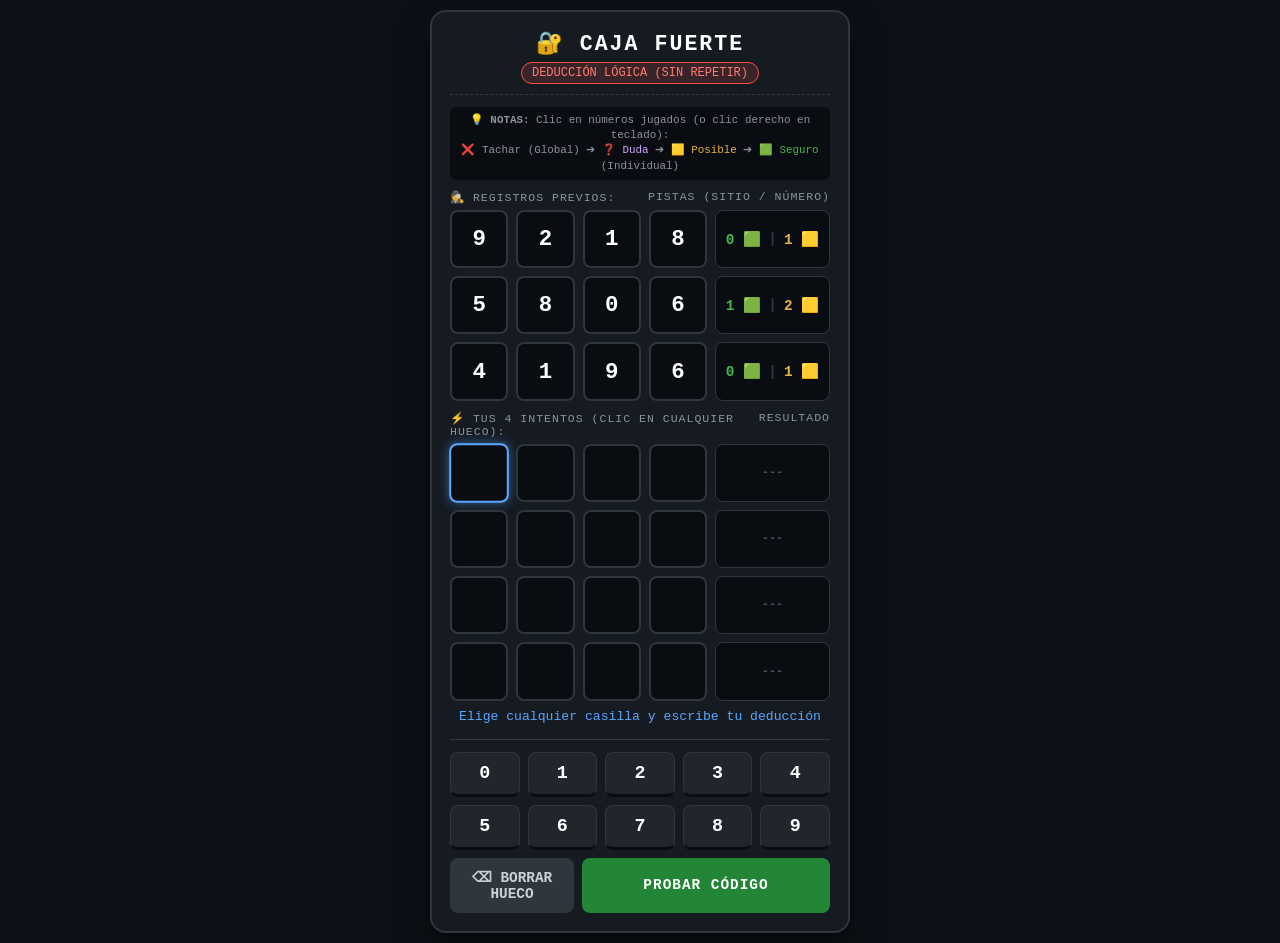
==== index.html @ 5788a7c4 "primer commit" ====
<!DOCTYPE html>
<html lang="es">
<head>
    <meta charset="UTF-8">
    <meta name="viewport" content="width=device-width, initial-scale=1.0">
    <title>LA CAJA FUERTE - Deducción</title>
    <style>
        :root {
            --bg-dark: #0d1117;
            --panel-bg: #161b22;
            --border-color: #30363d;
            --verde: #2ea043;
            --verde-glow: #3fb950;
            --amarillo: #d29922;
            --azul-duda: #a371f7;
            --gris: #21262d;
            --texto: #c9d1d9;
        }

        * { box-sizing: border-box; user-select: none; }

        body {
            background-color: var(--bg-dark);
            color: var(--texto);
            font-family: 'Courier New', Courier, monospace;
            display: flex;
            flex-direction: column;
            align-items: center;
            justify-content: center;
            min-height: 100vh;
            margin: 0;
            padding: 10px;
        }

        .caja-fuerte {
            background: var(--panel-bg);
            border: 2px solid var(--border-color);
            border-radius: 16px;
            padding: 18px;
            width: 100%;
            max-width: 420px;
            box-shadow: 0 15px 35px rgba(0,0,0,0.6);
        }

        .cabecera {
            text-align: center;
            border-bottom: 1px dashed var(--border-color);
            padding-bottom: 10px;
            margin-bottom: 12px;
        }

        .cabecera h1 {
            margin: 0;
            font-size: 1.35rem;
            letter-spacing: 2px;
            color: #fff;
        }

        .estado-led {
            display: inline-block;
            margin-top: 6px;
            font-size: 0.75rem;
            padding: 3px 10px;
            border-radius: 12px;
            background: rgba(248, 81, 73, 0.15);
            color: #ff7b72;
            border: 1px solid #f85149;
        }

        .estado-led.abierta {
            background: rgba(46, 160, 67, 0.2);
            color: var(--verde-glow);
            border-color: var(--verde);
        }

        .seccion-titulo {
            font-size: 0.72rem;
            color: #8b949e;
            text-transform: uppercase;
            letter-spacing: 1px;
            margin: 10px 0 6px 0;
            display: flex;
            justify-content: space-between;
        }

        .fila {
            display: grid;
            grid-template-columns: repeat(4, 1fr) 115px;
            gap: 8px;
            margin-bottom: 8px;
            align-items: center;
        }

        .casilla {
            position: relative;
            aspect-ratio: 1;
            background: #090d11;
            border: 2px solid var(--border-color);
            border-radius: 8px;
            display: flex;
            align-items: center;
            justify-content: center;
            font-size: 1.4rem;
            font-weight: bold;
            color: #fff;
            cursor: pointer;
            transition: all 0.15s ease;
        }

        /* Estilos de notas de detective (5 estados) */
        .nota-descartado {
            background: #12161c !important;
            color: #484f58 !important;
            border-color: #21262d !important;
            text-decoration: line-through;
        }

        .nota-duda {
            border-color: var(--azul-duda) !important;
            color: #d2a8ff !important;
            background: rgba(163, 113, 247, 0.1) !important;
        }

        .nota-duda::after {
            content: "?";
            position: absolute;
            top: 2px;
            right: 5px;
            font-size: 0.75rem;
            font-weight: bold;
            color: var(--azul-duda);
        }

        .nota-posible {
            border-color: var(--amarillo) !important;
            color: #e3b341 !important;
            background: rgba(210, 153, 34, 0.1) !important;
        }

        .nota-seguro {
            border-color: var(--verde-glow) !important;
            color: var(--verde-glow) !important;
            background: rgba(46, 160, 67, 0.15) !important;
        }

        /* Hueco seleccionado actualmente para escribir */
        .casilla.seleccionada {
            border-color: #58a6ff !important;
            box-shadow: 0 0 10px rgba(88, 166, 255, 0.5);
            transform: scale(1.03);
        }

        .casilla.editable:hover {
            border-color: #8b949e;
        }

        .casilla.victoria {
            background: var(--verde) !important;
            border-color: var(--verde-glow) !important;
            color: #fff !important;
        }

        .radar-pista {
            background: #090d11;
            border: 1px solid var(--border-color);
            border-radius: 8px;
            height: 100%;
            display: flex;
            align-items: center;
            justify-content: space-around;
            padding: 0 6px;
            font-size: 0.9rem;
            font-weight: bold;
        }

        .badge-verde { color: var(--verde-glow); }
        .badge-amarillo { color: #e3b341; }
        .badge-vacio { color: #484f58; font-size: 0.75rem; }

        .leyenda-notas {
            font-size: 0.68rem;
            color: #8b949e;
            text-align: center;
            background: #090d11;
            padding: 6px;
            border-radius: 6px;
            margin: 8px 0;
            line-height: 1.4;
        }

        .teclado {
            display: grid;
            grid-template-columns: repeat(5, 1fr);
            gap: 8px;
            margin-top: 10px;
            padding-top: 12px;
            border-top: 1px solid var(--border-color);
        }

        .tecla {
            position: relative;
            background: #21262d;
            border: 1px solid var(--border-color);
            border-bottom: 3px solid #090d11;
            color: #fff;
            font-family: inherit;
            font-size: 1.15rem;
            font-weight: bold;
            padding: 10px 0;
            border-radius: 8px;
            cursor: pointer;
        }

        .tecla:active { transform: translateY(2px); border-bottom-width: 1px; }

        .controles {
            display: grid;
            grid-template-columns: 1fr 2fr;
            gap: 8px;
            margin-top: 8px;
        }

        .btn-accion {
            padding: 11px;
            font-family: inherit;
            font-weight: bold;
            font-size: 0.9rem;
            border-radius: 8px;
            cursor: pointer;
            border: none;
        }

        .btn-borrar { background: #30363d; color: #c9d1d9; }
        .btn-probar { background: #238636; color: #fff; letter-spacing: 1px; }
        .btn-probar:hover { background: #2ea043; }
        .btn-reiniciar {
            width: 100%;
            margin-top: 10px;
            background: #1f6feb;
            color: #fff;
            display: none;
        }

        .mensaje {
            text-align: center;
            min-height: 20px;
            margin-top: 8px;
            font-size: 0.82rem;
            color: #58a6ff;
        }

        @keyframes temblor {
            0%, 100% { transform: translateX(0); }
            25% { transform: translateX(-6px); }
            75% { transform: translateX(6px); }
        }
        .shake { animation: temblor 0.25s ease-in-out; }
    </style>
</head>
<body>

    <div class="caja-fuerte" id="caja">
        <div class="cabecera">
            <h1>🔐 CAJA FUERTE</h1>
            <div class="estado-led" id="led">DEDUCCIÓN LÓGICA (4 DÍGITOS SIN REPETIR)</div>
        </div>

        <div class="leyenda-notas">
            💡 <b>NOTAS:</b> Clic en números jugados (o clic derecho en teclado):<br>
            ❌ Tachar (Global) ➔ <span style="color:#d2a8ff">❓ Duda</span> ➔ <span style="color:#e3b341">🟨 Posible</span> ➔ <span style="color:#3fb950">🟩 Seguro</span> (Individual)
        </div>

        <div class="seccion-titulo">
            <span>🕵️ Registros previos:</span>
            <span>Pistas (Sitio / Número)</span>
        </div>
        <div id="contenedor-pistas"></div>

        <div class="seccion-titulo">
            <span>⚡ Tus 4 intentos (Clic en cualquier hueco):</span>
            <span>Resultado</span>
        </div>
        <div id="contenedor-intentos"></div>

        <div class="mensaje" id="mensaje">Selecciona cualquier casilla para colocar un número</div>

        <div class="teclado" id="teclado"></div>
        <div class="controles">
            <button class="btn-accion btn-borrar" onclick="borrarNumero()">⌫ BORRAR HUECO</button>
            <button class="btn-accion btn-probar" onclick="enviarIntento()">PROBAR CÓDIGO</button>
        </div>
        <button class="btn-accion btn-reiniciar" id="btn-reiniciar" onclick="iniciarPartida()">🔄 GENERAR NUEVA CAJA</button>
    </div>

    <script>
        let codigoSecreto = [];
        let intentoActual = [null, null, null, null];
        let columnaSeleccionada = 0;
        let filaActual = 0;
        let juegoTerminado = false;
        const MAX_INTENTOS = 4;
        const NUM_PISTAS_INICIALES = 3;

        function generarCodigoAleatorio() {
            const disponibles = [0, 1, 2, 3, 4, 5, 6, 7, 8, 9];
            const codigo = [];
            for (let i = 0; i < 4; i++) {
                const indice = Math.floor(Math.random() * disponibles.length);
                codigo.push(disponibles.splice(indice, 1)[0]);
            }
            return codigo;
        }

        function evaluarIntentoResumen(secreto, intento) {
            let exactos = 0;
            let descolocados = 0;
            intento.forEach((num, index) => {
                if (num === secreto[index]) exactos++;
                else if (secreto.includes(num)) descolocados++;
            });
            return { exactos, descolocados };
        }

        function iniciarPartida() {
            codigoSecreto = generarCodigoAleatorio();
            intentoActual = [null, null, null, null];
            columnaSeleccionada = 0;
            filaActual = 0;
            juegoTerminado = false;

            document.getElementById("led").textContent = "DEDUCCIÓN LÓGICA (SIN REPETIR)";
            document.getElementById("led").className = "estado-led";
            document.getElementById("mensaje").textContent = "Elige cualquier casilla y escribe tu deducción";
            document.getElementById("btn-reiniciar").style.display = "none";

            dibujarTeclado();
            generarPistasIniciales();
            dibujarTableroJugador();
        }

        function crearHTMLRadar(exactos, descolocados) {
            if (exactos === 0 && descolocados === 0) {
                return `<span class="badge-vacio">0 aciertos</span>`;
            }
            return `
                <span class="badge-verde">${exactos} 🟩</span>
                <span style="color:#30363d">|</span>
                <span class="badge-amarillo">${descolocados} 🟨</span>
            `;
        }

        function generarPistasIniciales() {
            const contenedor = document.getElementById("contenedor-pistas");
            contenedor.innerHTML = "";

            for (let i = 0; i < NUM_PISTAS_INICIALES; i++) {
                let pista = generarCodigoAleatorio();
                while (pista.join("") === codigoSecreto.join("")) {
                    pista = generarCodigoAleatorio();
                }
                const { exactos, descolocados } = evaluarIntentoResumen(codigoSecreto, pista);
                
                const fila = document.createElement("div");
                fila.className = "fila";
                
                pista.forEach((num) => {
                    const casilla = document.createElement("div");
                    casilla.className = `casilla num-anotable num-${num}`;
                    casilla.textContent = num;
                    casilla.dataset.estado = "0";
                    casilla.onclick = () => rotarNotaCasilla(casilla, num);
                    fila.appendChild(casilla);
                });

                const radar = document.createElement("div");
                radar.className = "radar-pista";
                radar.innerHTML = crearHTMLRadar(exactos, descolocados);
                fila.appendChild(radar);

                contenedor.appendChild(fila);
            }
        }

        function dibujarTableroJugador() {
            const contenedor = document.getElementById("contenedor-intentos");
            contenedor.innerHTML = "";
            for (let f = 0; f < MAX_INTENTOS; f++) {
                const fila = document.createElement("div");
                fila.className = "fila";
                fila.id = `fila-${f}`;
                
                for (let c = 0; c < 4; c++) {
                    const casilla = document.createElement("div");
                    casilla.className = "casilla";
                    casilla.id = `casilla-${f}-${c}`;
                    casilla.onclick = () => seleccionarHueco(f, c);
                    fila.appendChild(casilla);
                }

                const radar = document.createElement("div");
                radar.className = "radar-pista";
                radar.id = `radar-${f}`;
                radar.innerHTML = `<span class="badge-vacio">---</span>`;
                fila.appendChild(radar);

                contenedor.appendChild(fila);
            }
            actualizarVistaFilaActual();
        }

        function seleccionarHueco(fila, col) {
            if (juegoTerminado || fila !== filaActual) return;
            columnaSeleccionada = col;
            actualizarVistaFilaActual();
        }

        function dibujarTeclado() {
            const teclado = document.getElementById("teclado");
            teclado.innerHTML = "";
            for (let i = 0; i <= 9; i++) {
                const boton = document.createElement("button");
                boton.className = `tecla num-${i}`;
                boton.id = `tecla-${i}`;
                boton.textContent = i;
                boton.dataset.estado = "0";
                boton.onclick = () => pulsarNumero(i);
                // Clic derecho en el teclado cambia la nota de ese botón
                boton.oncontextmenu = (e) => {
                    e.preventDefault();
                    rotarNotaCasilla(boton, i);
                };
                teclado.appendChild(boton);
            }
        }

        function aplicarClaseNota(elemento, estado) {
            elemento.classList.remove("nota-descartado", "nota-duda", "nota-posible", "nota-seguro");
            elemento.dataset.estado = String(estado);
            if (estado === 1) elemento.classList.add("nota-descartado");
            if (estado === 2) elemento.classList.add("nota-duda");
            if (estado === 3) elemento.classList.add("nota-posible");
            if (estado === 4) elemento.classList.add("nota-seguro");
        }

        // LÓGICA HÍBRIDA: Tachar (1) tacha todos los iguales, pero ?, Amarillo y Verde (2,3,4) son individuales por casilla
        function rotarNotaCasilla(casillaClicada, num) {
            if (juegoTerminado) return;
            const estadoActual = parseInt(casillaClicada.dataset.estado || "0");
            const nuevoEstado = (estadoActual + 1) % 5;

            if (nuevoEstado === 1) {
                // Si lo tachamos (1), se tachan todas las copias de ese número en el tablero y teclado
                document.querySelectorAll(`.num-${num}`).forEach(el => aplicarClaseNota(el, 1));
            } else if (estadoActual === 1 && nuevoEstado === 2) {
                // Al salir del tachado global, limpiamos las demás copias y ponemos '?' solo en la casilla tocada
                document.querySelectorAll(`.num-${num}`).forEach(el => aplicarClaseNota(el, 0));
                aplicarClaseNota(casillaClicada, 2);
                aplicarClaseNota(document.getElementById(`tecla-${num}`), 2);
            } else {
                // Para Duda (2), Posible (3) y Seguro (4), solo cambiamos la casilla que hemos tocado
                aplicarClaseNota(casillaClicada, nuevoEstado);
                aplicarClaseNota(document.getElementById(`tecla-${num}`), nuevoEstado);
            }
        }

        function pulsarNumero(num) {
            if (juegoTerminado) return;

            const posExistente = intentoActual.indexOf(num);
            if (posExistente !== -1 && posExistente !== columnaSeleccionada) {
                mostrarMensaje(`⚠️ El ${num} ya lo tienes puesto en la casilla ${posExistente + 1}`);
                sacudirCaja();
                return;
            }

            intentoActual[columnaSeleccionada] = num;

            const siguienteVacio = intentoActual.findIndex((val, idx) => idx > columnaSeleccionada && val === null);
            const primerVacio = intentoActual.indexOf(null);
            
            if (siguienteVacio !== -1) {
                columnaSeleccionada = siguienteVacio;
            } else if (primerVacio !== -1) {
                columnaSeleccionada = primerVacio;
            }

            actualizarVistaFilaActual();
        }

        function borrarNumero() {
            if (juegoTerminado) return;
            
            if (intentoActual[columnaSeleccionada] !== null) {
                intentoActual[columnaSeleccionada] = null;
            } else if (columnaSeleccionada > 0) {
                columnaSeleccionada--;
                intentoActual[columnaSeleccionada] = null;
            }
            actualizarVistaFilaActual();
        }

        function actualizarVistaFilaActual() {
            for (let c = 0; c < 4; c++) {
                const casilla = document.getElementById(`casilla-${filaActual}-${c}`);
                const valor = intentoActual[c];
                casilla.textContent = valor !== null ? valor : "";
                casilla.className = "casilla editable";
                
                if (c === columnaSeleccionada && !juegoTerminado) {
                    casilla.classList.add("seleccionada");
                }
            }
        }

        function enviarIntento() {
            if (juegoTerminado) return;
            if (intentoActual.includes(null)) {
                mostrarMensaje("⚠️ Rellena los 4 huecos antes de probar el código");
                sacudirCaja();
                return;
            }

            const { exactos, descolocados } = evaluarIntentoResumen(codigoSecreto, intentoActual);

            // Al enviar la fila, sus casillas pasan a ser anotables individualmente
            intentoActual.forEach((num, idx) => {
                const casilla = document.getElementById(`casilla-${filaActual}-${idx}`);
                casilla.className = `casilla num-anotable num-${num}`;
                const teclaEstado = parseInt(document.getElementById(`tecla-${num}`).dataset.estado || "0");
                // Si el número ya estaba tachado globalmente, nace tachado; si no, nace limpio
                aplicarClaseNota(casilla, teclaEstado === 1 ? 1 : 0);
                casilla.onclick = () => rotarNotaCasilla(casilla, num);
            });

            document.getElementById(`radar-${filaActual}`).innerHTML = crearHTMLRadar(exactos, descolocados);

            if (exactos === 4) {
                juegoTerminado = true;
                for (let c = 0; c < 4; c++) {
                    document.getElementById(`casilla-${filaActual}-${c}`).className = "casilla victoria";
                }
                document.getElementById("led").textContent = "🔓 CAJA DESBLOQUEADA";
                document.getElementById("led").className = "estado-led abierta";
                mostrarMensaje(`🎉 ¡Brutal! Abierta en el intento ${filaActual + 1}/${MAX_INTENTOS}`);
                document.getElementById("btn-reiniciar").style.display = "block";
            } else if (filaActual === MAX_INTENTOS - 1) {
                juegoTerminado = true;
                sacudirCaja();
                mostrarMensaje(`🚨 Bloqueo total. El código era: ${codigoSecreto.join("")}`);
                document.getElementById("btn-reiniciar").style.display = "block";
            } else {
                filaActual++;
                intentoActual = [null, null, null, null];
                columnaSeleccionada = 0;
                actualizarVistaFilaActual();
                mostrarMensaje(`Intento ${filaActual + 1} de ${MAX_INTENTOS}...`);
            }
        }

        function mostrarMensaje(texto) {
            document.getElementById("mensaje").textContent = texto;
        }

        function sacudirCaja() {
            const caja = document.getElementById("caja");
            caja.classList.remove("shake");
            void caja.offsetWidth;
            caja.classList.add("shake");
        }

        document.addEventListener("keydown", (e) => {
            if (juegoTerminado) return;
            if (e.key >= "0" && e.key <= "9") pulsarNumero(parseInt(e.key));
            if (e.key === "Backspace" || e.key === "Delete") borrarNumero();
            if (e.key === "Enter") enviarIntento();
            if (e.key === "ArrowLeft") {
                columnaSeleccionada = (columnaSeleccionada + 3) % 4;
                actualizarVistaFilaActual();
            }
            if (e.key === "ArrowRight") {
                columnaSeleccionada = (columnaSeleccionada + 1) % 4;
                actualizarVistaFilaActual();
            }
        });

        iniciarPartida();
    </script>
</body>
</html>
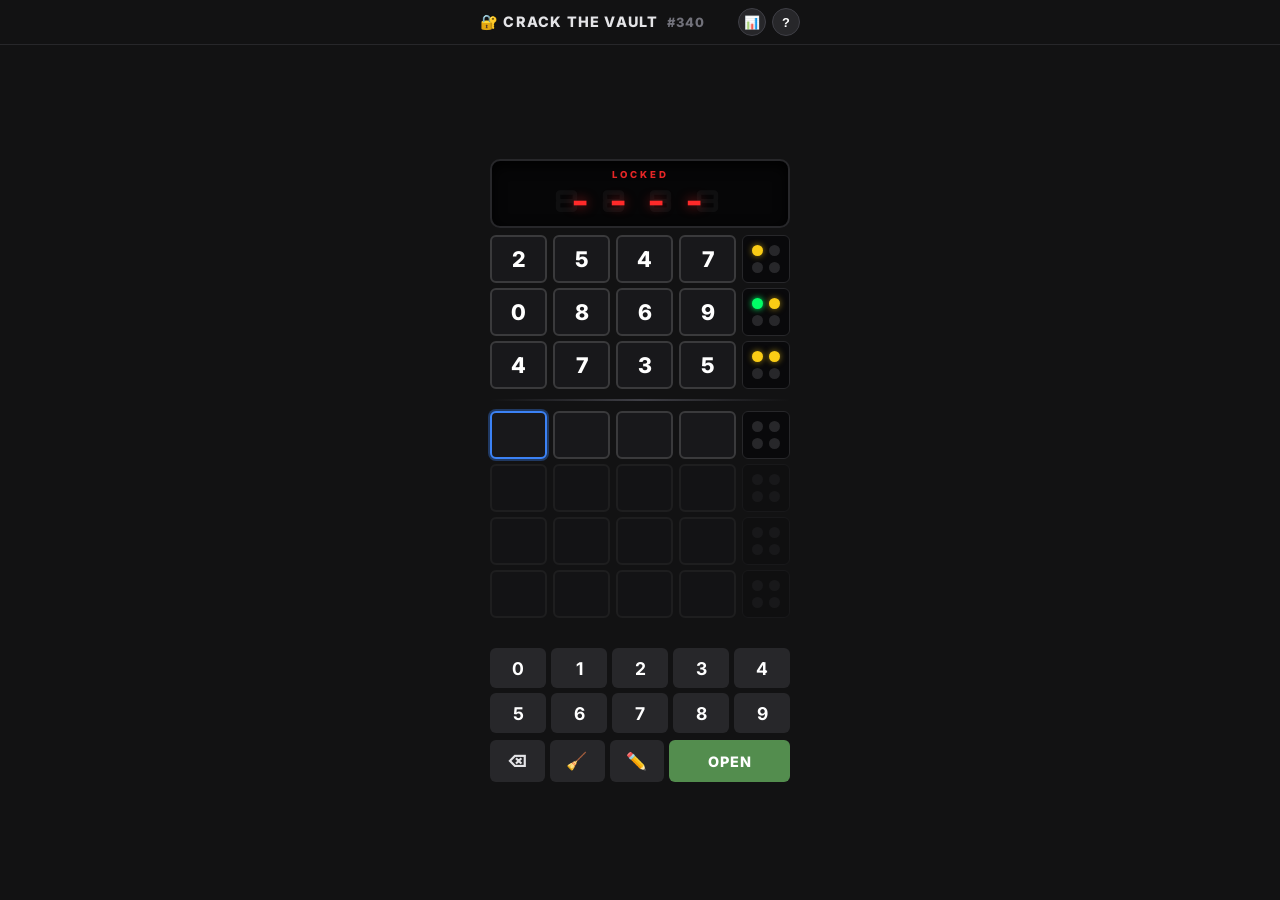
==== commit 4e9ca4bf: "código diario, cambios en los botones y en la interfaz, en inglés" ====
--- a/index.html
+++ b/index.html
@@ -1,589 +1,120 @@
 <!DOCTYPE html>
-<html lang="es">
+<html lang="en">
 <head>
     <meta charset="UTF-8">
-    <meta name="viewport" content="width=device-width, initial-scale=1.0">
-    <title>LA CAJA FUERTE - Deducción</title>
-    <style>
-        :root {
-            --bg-dark: #0d1117;
-            --panel-bg: #161b22;
-            --border-color: #30363d;
-            --verde: #2ea043;
-            --verde-glow: #3fb950;
-            --amarillo: #d29922;
-            --azul-duda: #a371f7;
-            --gris: #21262d;
-            --texto: #c9d1d9;
-        }
-
-        * { box-sizing: border-box; user-select: none; }
-
-        body {
-            background-color: var(--bg-dark);
-            color: var(--texto);
-            font-family: 'Courier New', Courier, monospace;
-            display: flex;
-            flex-direction: column;
-            align-items: center;
-            justify-content: center;
-            min-height: 100vh;
-            margin: 0;
-            padding: 10px;
-        }
-
-        .caja-fuerte {
-            background: var(--panel-bg);
-            border: 2px solid var(--border-color);
-            border-radius: 16px;
-            padding: 18px;
-            width: 100%;
-            max-width: 420px;
-            box-shadow: 0 15px 35px rgba(0,0,0,0.6);
-        }
-
-        .cabecera {
-            text-align: center;
-            border-bottom: 1px dashed var(--border-color);
-            padding-bottom: 10px;
-            margin-bottom: 12px;
-        }
-
-        .cabecera h1 {
-            margin: 0;
-            font-size: 1.35rem;
-            letter-spacing: 2px;
-            color: #fff;
-        }
-
-        .estado-led {
-            display: inline-block;
-            margin-top: 6px;
-            font-size: 0.75rem;
-            padding: 3px 10px;
-            border-radius: 12px;
-            background: rgba(248, 81, 73, 0.15);
-            color: #ff7b72;
-            border: 1px solid #f85149;
-        }
-
-        .estado-led.abierta {
-            background: rgba(46, 160, 67, 0.2);
-            color: var(--verde-glow);
-            border-color: var(--verde);
-        }
-
-        .seccion-titulo {
-            font-size: 0.72rem;
-            color: #8b949e;
-            text-transform: uppercase;
-            letter-spacing: 1px;
-            margin: 10px 0 6px 0;
-            display: flex;
-            justify-content: space-between;
-        }
-
-        .fila {
-            display: grid;
-            grid-template-columns: repeat(4, 1fr) 115px;
-            gap: 8px;
-            margin-bottom: 8px;
-            align-items: center;
-        }
-
-        .casilla {
-            position: relative;
-            aspect-ratio: 1;
-            background: #090d11;
-            border: 2px solid var(--border-color);
-            border-radius: 8px;
-            display: flex;
-            align-items: center;
-            justify-content: center;
-            font-size: 1.4rem;
-            font-weight: bold;
-            color: #fff;
-            cursor: pointer;
-            transition: all 0.15s ease;
-        }
-
-        /* Estilos de notas de detective (5 estados) */
-        .nota-descartado {
-            background: #12161c !important;
-            color: #484f58 !important;
-            border-color: #21262d !important;
-            text-decoration: line-through;
-        }
-
-        .nota-duda {
-            border-color: var(--azul-duda) !important;
-            color: #d2a8ff !important;
-            background: rgba(163, 113, 247, 0.1) !important;
-        }
-
-        .nota-duda::after {
-            content: "?";
-            position: absolute;
-            top: 2px;
-            right: 5px;
-            font-size: 0.75rem;
-            font-weight: bold;
-            color: var(--azul-duda);
-        }
-
-        .nota-posible {
-            border-color: var(--amarillo) !important;
-            color: #e3b341 !important;
-            background: rgba(210, 153, 34, 0.1) !important;
-        }
-
-        .nota-seguro {
-            border-color: var(--verde-glow) !important;
-            color: var(--verde-glow) !important;
-            background: rgba(46, 160, 67, 0.15) !important;
-        }
-
-        /* Hueco seleccionado actualmente para escribir */
-        .casilla.seleccionada {
-            border-color: #58a6ff !important;
-            box-shadow: 0 0 10px rgba(88, 166, 255, 0.5);
-            transform: scale(1.03);
-        }
-
-        .casilla.editable:hover {
-            border-color: #8b949e;
-        }
-
-        .casilla.victoria {
-            background: var(--verde) !important;
-            border-color: var(--verde-glow) !important;
-            color: #fff !important;
-        }
-
-        .radar-pista {
-            background: #090d11;
-            border: 1px solid var(--border-color);
-            border-radius: 8px;
-            height: 100%;
-            display: flex;
-            align-items: center;
-            justify-content: space-around;
-            padding: 0 6px;
-            font-size: 0.9rem;
-            font-weight: bold;
-        }
-
-        .badge-verde { color: var(--verde-glow); }
-        .badge-amarillo { color: #e3b341; }
-        .badge-vacio { color: #484f58; font-size: 0.75rem; }
-
-        .leyenda-notas {
-            font-size: 0.68rem;
-            color: #8b949e;
-            text-align: center;
-            background: #090d11;
-            padding: 6px;
-            border-radius: 6px;
-            margin: 8px 0;
-            line-height: 1.4;
-        }
-
-        .teclado {
-            display: grid;
-            grid-template-columns: repeat(5, 1fr);
-            gap: 8px;
-            margin-top: 10px;
-            padding-top: 12px;
-            border-top: 1px solid var(--border-color);
-        }
-
-        .tecla {
-            position: relative;
-            background: #21262d;
-            border: 1px solid var(--border-color);
-            border-bottom: 3px solid #090d11;
-            color: #fff;
-            font-family: inherit;
-            font-size: 1.15rem;
-            font-weight: bold;
-            padding: 10px 0;
-            border-radius: 8px;
-            cursor: pointer;
-        }
-
-        .tecla:active { transform: translateY(2px); border-bottom-width: 1px; }
-
-        .controles {
-            display: grid;
-            grid-template-columns: 1fr 2fr;
-            gap: 8px;
-            margin-top: 8px;
-        }
-
-        .btn-accion {
-            padding: 11px;
-            font-family: inherit;
-            font-weight: bold;
-            font-size: 0.9rem;
-            border-radius: 8px;
-            cursor: pointer;
-            border: none;
-        }
-
-        .btn-borrar { background: #30363d; color: #c9d1d9; }
-        .btn-probar { background: #238636; color: #fff; letter-spacing: 1px; }
-        .btn-probar:hover { background: #2ea043; }
-        .btn-reiniciar {
-            width: 100%;
-            margin-top: 10px;
-            background: #1f6feb;
-            color: #fff;
-            display: none;
-        }
-
-        .mensaje {
-            text-align: center;
-            min-height: 20px;
-            margin-top: 8px;
-            font-size: 0.82rem;
-            color: #58a6ff;
-        }
-
-        @keyframes temblor {
-            0%, 100% { transform: translateX(0); }
-            25% { transform: translateX(-6px); }
-            75% { transform: translateX(6px); }
-        }
-        .shake { animation: temblor 0.25s ease-in-out; }
-    </style>
+    <meta name="viewport" content="width=device-width, initial-scale=1.0, maximum-scale=1.0, user-scalable=no">
+    <title>CRACK THE VAULT</title>
+    <link href="https://fonts.googleapis.com/css2?family=Inter:wght@600;800&family=Orbitron:wght@700;900&display=swap" rel="stylesheet">
+    <link rel="stylesheet" href="style.css">
 </head>
 <body>
 
-    <div class="caja-fuerte" id="caja">
-        <div class="cabecera">
-            <h1>🔐 CAJA FUERTE</h1>
-            <div class="estado-led" id="led">DEDUCCIÓN LÓGICA (4 DÍGITOS SIN REPETIR)</div>
+    <!-- Top Navbar -->
+    <nav class="navbar">
+        <div class="nav-contenido">
+            <span class="nav-titulo">🔐 CRACK THE VAULT <span id="num-dia" class="num-dia"></span></span>
+            <div class="nav-botones">
+                <button class="btn-icono" onclick="toggleModalEstadisticas()" title="Statistics">📊</button>
+                <button class="btn-icono" onclick="toggleModalAyuda()" title="How to play">?</button>
+            </div>
         </div>
+    </nav>
 
-        <div class="leyenda-notas">
-            💡 <b>NOTAS:</b> Clic en números jugados (o clic derecho en teclado):<br>
-            ❌ Tachar (Global) ➔ <span style="color:#d2a8ff">❓ Duda</span> ➔ <span style="color:#e3b341">🟨 Posible</span> ➔ <span style="color:#3fb950">🟩 Seguro</span> (Individual)
+    <main class="juego-contenedor">
+        <!-- Digital LED Display -->
+        <header class="led-container" id="led-box">
+            <div class="led-status" id="led-status">LOCKED</div>
+            <div class="led-reloj-wrapper">
+                <div class="led-fantasma">8 8 8 8</div>
+                <div class="led-display" id="led-display">- - - -</div>
+            </div>
+        </header>
+
+        <!-- 3 Initial Clues -->
+        <section id="contenedor-pistas" class="tablero"></section>
+
+        <div class="divisor"></div>
+
+        <!-- 4 Player Attempts -->
+        <section id="contenedor-intentos" class="tablero"></section>
+
+        <!-- Floating Status Message -->
+        <div class="mensaje" id="mensaje"></div>
+
+        <!-- Numeric Keypad -->
+        <section class="teclado" id="teclado"></section>
+        
+        <!-- Action Controls -->
+        <div class="controles" id="controles-juego">
+            <button class="btn btn-secundario" onclick="borrarNumero()" title="Backspace">⌫</button>
+            <button class="btn btn-secundario" onclick="limpiarTodasLasNotas()" title="Clear all marks">🧹</button>
+            <button class="btn btn-secundario" id="btn-modo-nota" onclick="alternarModoTachar()" title="Strikeout mode">✏️</button>
+            <button class="btn btn-primario" onclick="enviarIntento()">OPEN</button>
         </div>
+    </main>
 
-        <div class="seccion-titulo">
-            <span>🕵️ Registros previos:</span>
-            <span>Pistas (Sitio / Número)</span>
+    <!-- Modal: How to Play [ ? ] -->
+    <div class="modal-overlay" id="modal-ayuda" onclick="toggleModalAyuda()">
+        <div class="modal-caja" onclick="event.stopPropagation()">
+            <div class="modal-cabecera">
+                <h2>HOW TO PLAY</h2>
+                <button class="btn-cerrar" onclick="toggleModalAyuda()">✕</button>
+            </div>
+            <p>Crack the secret <b>4-digit code (no repeating numbers)</b> in 4 attempts using the 3 initial clues.</p>
+            
+            <div class="modal-seccion">
+                <h3>SIGNAL RADAR</h3>
+                <div class="ejemplo-radar">
+                    <span class="pip verde"></span> <b>Green:</b> A digit is correct and in the exact spot.
+                </div>
+                <div class="ejemplo-radar">
+                    <span class="pip amarillo"></span> <b>Yellow:</b> A digit is in the code, but in the wrong spot.
+                </div>
+                <p class="nota-pequena">*Dots do not correspond to specific positions, only the total hits in that row.</p>
+            </div>
+
+            <div class="modal-seccion">
+                <h3>DETECTIVE NOTES</h3>
+                <p>• <b>Click any tile above:</b> Cycle personal notes on that specific tile (<span style="color:#d8b4fe">?</span> ➔ <span style="color:#fde047">🟨</span> ➔ <span style="color:#86efac">🟩</span> ➔ ❌).</p>
+                <p>• <b>Button ✏️ (Bottom):</b> Toggle strikeout mode to cross out discarded numbers on the keypad.</p>
+            </div>
         </div>
-        <div id="contenedor-pistas"></div>
-
-        <div class="seccion-titulo">
-            <span>⚡ Tus 4 intentos (Clic en cualquier hueco):</span>
-            <span>Resultado</span>
-        </div>
-        <div id="contenedor-intentos"></div>
-
-        <div class="mensaje" id="mensaje">Selecciona cualquier casilla para colocar un número</div>
-
-        <div class="teclado" id="teclado"></div>
-        <div class="controles">
-            <button class="btn-accion btn-borrar" onclick="borrarNumero()">⌫ BORRAR HUECO</button>
-            <button class="btn-accion btn-probar" onclick="enviarIntento()">PROBAR CÓDIGO</button>
-        </div>
-        <button class="btn-accion btn-reiniciar" id="btn-reiniciar" onclick="iniciarPartida()">🔄 GENERAR NUEVA CAJA</button>
     </div>
 
-    <script>
-        let codigoSecreto = [];
-        let intentoActual = [null, null, null, null];
-        let columnaSeleccionada = 0;
-        let filaActual = 0;
-        let juegoTerminado = false;
-        const MAX_INTENTOS = 4;
-        const NUM_PISTAS_INICIALES = 3;
+    <!-- Modal: Daily Statistics & Countdown [ 📊 ] -->
+    <div class="modal-overlay" id="modal-stats" onclick="toggleModalEstadisticas()">
+        <div class="modal-caja" onclick="event.stopPropagation()">
+            <div class="modal-cabecera">
+                <h2>STATISTICS</h2>
+                <button class="btn-cerrar" onclick="toggleModalEstadisticas()">✕</button>
+            </div>
+            
+            <div class="stats-grid">
+                <div class="stat-item">
+                    <div class="stat-num" id="stat-jugadas">0</div>
+                    <div class="stat-label">Played</div>
+                </div>
+                <div class="stat-item">
+                    <div class="stat-num" id="stat-winrate">0%</div>
+                    <div class="stat-label">Win %</div>
+                </div>
+                <div class="stat-item">
+                    <div class="stat-num" id="stat-racha">0</div>
+                    <div class="stat-label">Current Streak</div>
+                </div>
+                <div class="stat-item">
+                    <div class="stat-num" id="stat-max-racha">0</div>
+                    <div class="stat-label">Max Streak</div>
+                </div>
+            </div>
 
-        function generarCodigoAleatorio() {
-            const disponibles = [0, 1, 2, 3, 4, 5, 6, 7, 8, 9];
-            const codigo = [];
-            for (let i = 0; i < 4; i++) {
-                const indice = Math.floor(Math.random() * disponibles.length);
-                codigo.push(disponibles.splice(indice, 1)[0]);
-            }
-            return codigo;
-        }
+            <div class="modal-seccion countdown-box">
+                <div class="countdown-label">NEXT VAULT IN</div>
+                <div class="countdown-timer" id="countdown-timer">00:00:00</div>
+            </div>
+        </div>
+    </div>
 
-        function evaluarIntentoResumen(secreto, intento) {
-            let exactos = 0;
-            let descolocados = 0;
-            intento.forEach((num, index) => {
-                if (num === secreto[index]) exactos++;
-                else if (secreto.includes(num)) descolocados++;
-            });
-            return { exactos, descolocados };
-        }
-
-        function iniciarPartida() {
-            codigoSecreto = generarCodigoAleatorio();
-            intentoActual = [null, null, null, null];
-            columnaSeleccionada = 0;
-            filaActual = 0;
-            juegoTerminado = false;
-
-            document.getElementById("led").textContent = "DEDUCCIÓN LÓGICA (SIN REPETIR)";
-            document.getElementById("led").className = "estado-led";
-            document.getElementById("mensaje").textContent = "Elige cualquier casilla y escribe tu deducción";
-            document.getElementById("btn-reiniciar").style.display = "none";
-
-            dibujarTeclado();
-            generarPistasIniciales();
-            dibujarTableroJugador();
-        }
-
-        function crearHTMLRadar(exactos, descolocados) {
-            if (exactos === 0 && descolocados === 0) {
-                return `<span class="badge-vacio">0 aciertos</span>`;
-            }
-            return `
-                <span class="badge-verde">${exactos} 🟩</span>
-                <span style="color:#30363d">|</span>
-                <span class="badge-amarillo">${descolocados} 🟨</span>
-            `;
-        }
-
-        function generarPistasIniciales() {
-            const contenedor = document.getElementById("contenedor-pistas");
-            contenedor.innerHTML = "";
-
-            for (let i = 0; i < NUM_PISTAS_INICIALES; i++) {
-                let pista = generarCodigoAleatorio();
-                while (pista.join("") === codigoSecreto.join("")) {
-                    pista = generarCodigoAleatorio();
-                }
-                const { exactos, descolocados } = evaluarIntentoResumen(codigoSecreto, pista);
-                
-                const fila = document.createElement("div");
-                fila.className = "fila";
-                
-                pista.forEach((num) => {
-                    const casilla = document.createElement("div");
-                    casilla.className = `casilla num-anotable num-${num}`;
-                    casilla.textContent = num;
-                    casilla.dataset.estado = "0";
-                    casilla.onclick = () => rotarNotaCasilla(casilla, num);
-                    fila.appendChild(casilla);
-                });
-
-                const radar = document.createElement("div");
-                radar.className = "radar-pista";
-                radar.innerHTML = crearHTMLRadar(exactos, descolocados);
-                fila.appendChild(radar);
-
-                contenedor.appendChild(fila);
-            }
-        }
-
-        function dibujarTableroJugador() {
-            const contenedor = document.getElementById("contenedor-intentos");
-            contenedor.innerHTML = "";
-            for (let f = 0; f < MAX_INTENTOS; f++) {
-                const fila = document.createElement("div");
-                fila.className = "fila";
-                fila.id = `fila-${f}`;
-                
-                for (let c = 0; c < 4; c++) {
-                    const casilla = document.createElement("div");
-                    casilla.className = "casilla";
-                    casilla.id = `casilla-${f}-${c}`;
-                    casilla.onclick = () => seleccionarHueco(f, c);
-                    fila.appendChild(casilla);
-                }
-
-                const radar = document.createElement("div");
-                radar.className = "radar-pista";
-                radar.id = `radar-${f}`;
-                radar.innerHTML = `<span class="badge-vacio">---</span>`;
-                fila.appendChild(radar);
-
-                contenedor.appendChild(fila);
-            }
-            actualizarVistaFilaActual();
-        }
-
-        function seleccionarHueco(fila, col) {
-            if (juegoTerminado || fila !== filaActual) return;
-            columnaSeleccionada = col;
-            actualizarVistaFilaActual();
-        }
-
-        function dibujarTeclado() {
-            const teclado = document.getElementById("teclado");
-            teclado.innerHTML = "";
-            for (let i = 0; i <= 9; i++) {
-                const boton = document.createElement("button");
-                boton.className = `tecla num-${i}`;
-                boton.id = `tecla-${i}`;
-                boton.textContent = i;
-                boton.dataset.estado = "0";
-                boton.onclick = () => pulsarNumero(i);
-                // Clic derecho en el teclado cambia la nota de ese botón
-                boton.oncontextmenu = (e) => {
-                    e.preventDefault();
-                    rotarNotaCasilla(boton, i);
-                };
-                teclado.appendChild(boton);
-            }
-        }
-
-        function aplicarClaseNota(elemento, estado) {
-            elemento.classList.remove("nota-descartado", "nota-duda", "nota-posible", "nota-seguro");
-            elemento.dataset.estado = String(estado);
-            if (estado === 1) elemento.classList.add("nota-descartado");
-            if (estado === 2) elemento.classList.add("nota-duda");
-            if (estado === 3) elemento.classList.add("nota-posible");
-            if (estado === 4) elemento.classList.add("nota-seguro");
-        }
-
-        // LÓGICA HÍBRIDA: Tachar (1) tacha todos los iguales, pero ?, Amarillo y Verde (2,3,4) son individuales por casilla
-        function rotarNotaCasilla(casillaClicada, num) {
-            if (juegoTerminado) return;
-            const estadoActual = parseInt(casillaClicada.dataset.estado || "0");
-            const nuevoEstado = (estadoActual + 1) % 5;
-
-            if (nuevoEstado === 1) {
-                // Si lo tachamos (1), se tachan todas las copias de ese número en el tablero y teclado
-                document.querySelectorAll(`.num-${num}`).forEach(el => aplicarClaseNota(el, 1));
-            } else if (estadoActual === 1 && nuevoEstado === 2) {
-                // Al salir del tachado global, limpiamos las demás copias y ponemos '?' solo en la casilla tocada
-                document.querySelectorAll(`.num-${num}`).forEach(el => aplicarClaseNota(el, 0));
-                aplicarClaseNota(casillaClicada, 2);
-                aplicarClaseNota(document.getElementById(`tecla-${num}`), 2);
-            } else {
-                // Para Duda (2), Posible (3) y Seguro (4), solo cambiamos la casilla que hemos tocado
-                aplicarClaseNota(casillaClicada, nuevoEstado);
-                aplicarClaseNota(document.getElementById(`tecla-${num}`), nuevoEstado);
-            }
-        }
-
-        function pulsarNumero(num) {
-            if (juegoTerminado) return;
-
-            const posExistente = intentoActual.indexOf(num);
-            if (posExistente !== -1 && posExistente !== columnaSeleccionada) {
-                mostrarMensaje(`⚠️ El ${num} ya lo tienes puesto en la casilla ${posExistente + 1}`);
-                sacudirCaja();
-                return;
-            }
-
-            intentoActual[columnaSeleccionada] = num;
-
-            const siguienteVacio = intentoActual.findIndex((val, idx) => idx > columnaSeleccionada && val === null);
-            const primerVacio = intentoActual.indexOf(null);
-            
-            if (siguienteVacio !== -1) {
-                columnaSeleccionada = siguienteVacio;
-            } else if (primerVacio !== -1) {
-                columnaSeleccionada = primerVacio;
-            }
-
-            actualizarVistaFilaActual();
-        }
-
-        function borrarNumero() {
-            if (juegoTerminado) return;
-            
-            if (intentoActual[columnaSeleccionada] !== null) {
-                intentoActual[columnaSeleccionada] = null;
-            } else if (columnaSeleccionada > 0) {
-                columnaSeleccionada--;
-                intentoActual[columnaSeleccionada] = null;
-            }
-            actualizarVistaFilaActual();
-        }
-
-        function actualizarVistaFilaActual() {
-            for (let c = 0; c < 4; c++) {
-                const casilla = document.getElementById(`casilla-${filaActual}-${c}`);
-                const valor = intentoActual[c];
-                casilla.textContent = valor !== null ? valor : "";
-                casilla.className = "casilla editable";
-                
-                if (c === columnaSeleccionada && !juegoTerminado) {
-                    casilla.classList.add("seleccionada");
-                }
-            }
-        }
-
-        function enviarIntento() {
-            if (juegoTerminado) return;
-            if (intentoActual.includes(null)) {
-                mostrarMensaje("⚠️ Rellena los 4 huecos antes de probar el código");
-                sacudirCaja();
-                return;
-            }
-
-            const { exactos, descolocados } = evaluarIntentoResumen(codigoSecreto, intentoActual);
-
-            // Al enviar la fila, sus casillas pasan a ser anotables individualmente
-            intentoActual.forEach((num, idx) => {
-                const casilla = document.getElementById(`casilla-${filaActual}-${idx}`);
-                casilla.className = `casilla num-anotable num-${num}`;
-                const teclaEstado = parseInt(document.getElementById(`tecla-${num}`).dataset.estado || "0");
-                // Si el número ya estaba tachado globalmente, nace tachado; si no, nace limpio
-                aplicarClaseNota(casilla, teclaEstado === 1 ? 1 : 0);
-                casilla.onclick = () => rotarNotaCasilla(casilla, num);
-            });
-
-            document.getElementById(`radar-${filaActual}`).innerHTML = crearHTMLRadar(exactos, descolocados);
-
-            if (exactos === 4) {
-                juegoTerminado = true;
-                for (let c = 0; c < 4; c++) {
-                    document.getElementById(`casilla-${filaActual}-${c}`).className = "casilla victoria";
-                }
-                document.getElementById("led").textContent = "🔓 CAJA DESBLOQUEADA";
-                document.getElementById("led").className = "estado-led abierta";
-                mostrarMensaje(`🎉 ¡Brutal! Abierta en el intento ${filaActual + 1}/${MAX_INTENTOS}`);
-                document.getElementById("btn-reiniciar").style.display = "block";
-            } else if (filaActual === MAX_INTENTOS - 1) {
-                juegoTerminado = true;
-                sacudirCaja();
-                mostrarMensaje(`🚨 Bloqueo total. El código era: ${codigoSecreto.join("")}`);
-                document.getElementById("btn-reiniciar").style.display = "block";
-            } else {
-                filaActual++;
-                intentoActual = [null, null, null, null];
-                columnaSeleccionada = 0;
-                actualizarVistaFilaActual();
-                mostrarMensaje(`Intento ${filaActual + 1} de ${MAX_INTENTOS}...`);
-            }
-        }
-
-        function mostrarMensaje(texto) {
-            document.getElementById("mensaje").textContent = texto;
-        }
-
-        function sacudirCaja() {
-            const caja = document.getElementById("caja");
-            caja.classList.remove("shake");
-            void caja.offsetWidth;
-            caja.classList.add("shake");
-        }
-
-        document.addEventListener("keydown", (e) => {
-            if (juegoTerminado) return;
-            if (e.key >= "0" && e.key <= "9") pulsarNumero(parseInt(e.key));
-            if (e.key === "Backspace" || e.key === "Delete") borrarNumero();
-            if (e.key === "Enter") enviarIntento();
-            if (e.key === "ArrowLeft") {
-                columnaSeleccionada = (columnaSeleccionada + 3) % 4;
-                actualizarVistaFilaActual();
-            }
-            if (e.key === "ArrowRight") {
-                columnaSeleccionada = (columnaSeleccionada + 1) % 4;
-                actualizarVistaFilaActual();
-            }
-        });
-
-        iniciarPartida();
-    </script>
+    <script src="script.js"></script>
 </body>
 </html>
--- a/style.css
+++ b/style.css
@@ -0,0 +1,411 @@
+:root {
+    --bg: #121213;
+    --tile-bg: #18181b;
+    --border: #3a3a3c;
+    --verde: #538d4e;
+    --verde-led: #00ff66;
+    --rojo-led: #ff2a2a;
+    --amarillo: #b59f3b;
+    --morado-duda: #9333ea;
+    --azul-foco: #3b82f6;
+    --texto: #ffffff;
+}
+
+* {
+    box-sizing: border-box;
+    user-select: none;
+    margin: 0;
+    padding: 0;
+}
+
+body {
+    background-color: var(--bg);
+    color: var(--texto);
+    font-family: 'Inter', sans-serif;
+    display: flex;
+    flex-direction: column;
+    align-items: center;
+    min-height: 100dvh;
+}
+
+/* TOP NAVBAR */
+.navbar {
+    width: 100%;
+    border-bottom: 1px solid #27272a;
+    padding: 8px 16px;
+    display: flex;
+    justify-content: center;
+    margin-bottom: 6px;
+}
+
+.nav-contenido {
+    width: 100%;
+    max-width: 320px;
+    display: flex;
+    justify-content: space-between;
+    align-items: center;
+}
+
+.nav-titulo {
+    font-weight: 800;
+    font-size: 0.9rem;
+    letter-spacing: 1.2px;
+    color: #e4e4e7;
+}
+
+.num-dia {
+    color: #71717a;
+    font-size: 0.8rem;
+    margin-left: 4px;
+}
+
+.nav-botones {
+    display: flex;
+    gap: 6px;
+}
+
+.btn-icono {
+    background: #27272a;
+    border: 1px solid #3f3f46;
+    color: #fff;
+    width: 28px;
+    height: 28px;
+    border-radius: 50%;
+    font-weight: 800;
+    cursor: pointer;
+    font-size: 0.8rem;
+    display: flex;
+    align-items: center;
+    justify-content: center;
+}
+
+/* MAIN GAME CONTAINER */
+.juego-contenedor {
+    width: 100%;
+    max-width: 320px;
+    display: flex;
+    flex-direction: column;
+    gap: 7px;
+    padding: 4px 10px 14px 10px;
+    margin: auto 0;
+}
+
+/* DIGITAL LED DISPLAY */
+.led-container {
+    background: #060607;
+    border: 2px solid #27272a;
+    border-radius: 10px;
+    padding: 8px 14px;
+    text-align: center;
+    box-shadow: inset 0 4px 14px rgba(0, 0, 0, 0.95);
+}
+
+.led-status {
+    font-size: 0.6rem;
+    letter-spacing: 3px;
+    color: var(--rojo-led);
+    margin-bottom: 2px;
+    font-weight: 800;
+    opacity: 0.9;
+}
+
+.led-reloj-wrapper {
+    position: relative;
+    display: flex;
+    justify-content: center;
+    align-items: center;
+    height: 36px;
+}
+
+.led-fantasma, .led-display {
+    font-family: 'Orbitron', monospace;
+    font-size: 1.9rem;
+    font-weight: 900;
+    letter-spacing: 6px;
+    position: absolute;
+}
+
+.led-fantasma {
+    color: rgba(255, 255, 255, 0.04);
+    z-index: 1;
+}
+
+.led-display {
+    color: var(--rojo-led);
+    text-shadow: 0 0 12px rgba(255, 42, 42, 0.65);
+    z-index: 2;
+    transition: color 0.3s ease, text-shadow 0.3s ease;
+}
+
+.led-container.abierta .led-status,
+.led-container.abierta .led-display {
+    color: var(--verde-led);
+    text-shadow: 0 0 14px rgba(0, 255, 102, 0.7);
+}
+
+/* BOARD & ROWS */
+.tablero {
+    display: flex;
+    flex-direction: column;
+    gap: 5px;
+}
+
+.divisor {
+    height: 2px;
+    background: linear-gradient(90deg, transparent, #3f3f46, transparent);
+    margin: 3px 0;
+}
+
+.fila {
+    display: grid;
+    grid-template-columns: repeat(4, 1fr) 48px;
+    gap: 6px;
+    align-items: center;
+    transition: opacity 0.25s ease;
+}
+
+.fila.fila-futura {
+    opacity: 0.3;
+    pointer-events: none;
+}
+
+.casilla {
+    position: relative;
+    height: 48px;
+    background: var(--tile-bg);
+    border: 2px solid var(--border);
+    border-radius: 6px;
+    display: flex;
+    align-items: center;
+    justify-content: center;
+    font-size: 1.35rem;
+    font-weight: 800;
+    color: var(--texto);
+    cursor: pointer;
+    transition: transform 0.1s, border-color 0.15s, background 0.15s;
+}
+
+/* Detective Notes */
+.nota-descartado {
+    background: #0b0b0c !important;
+    color: #3f3f46 !important;
+    border-color: #1f1f22 !important;
+    text-decoration: line-through;
+}
+
+.nota-duda {
+    border-color: var(--morado-duda) !important;
+    color: #d8b4fe !important;
+    background: rgba(147, 51, 234, 0.14) !important;
+}
+.nota-duda::after {
+    content: "?";
+    position: absolute;
+    top: 1px;
+    right: 4px;
+    font-size: 0.65rem;
+    color: #c084fc;
+}
+
+.nota-posible {
+    background: rgba(181, 159, 59, 0.22) !important;
+    border-color: var(--amarillo) !important;
+    color: #fde047 !important;
+}
+
+.nota-seguro {
+    background: rgba(83, 141, 78, 0.28) !important;
+    border-color: var(--verde) !important;
+    color: #86efac !important;
+}
+
+.casilla.seleccionada {
+    border-color: var(--azul-foco) !important;
+    box-shadow: 0 0 0 2px rgba(59, 130, 246, 0.35);
+}
+
+.casilla.victoria {
+    background: var(--verde) !important;
+    border-color: var(--verde-led) !important;
+    color: #fff !important;
+}
+
+/* 4-PIP RADAR */
+.radar-pips {
+    height: 48px;
+    width: 48px;
+    background: #09090b;
+    border: 1px solid #27272a;
+    border-radius: 6px;
+    display: grid;
+    grid-template-columns: 1fr 1fr;
+    grid-template-rows: 1fr 1fr;
+    gap: 5px;
+    padding: 8px;
+    place-items: center;
+}
+
+.pip {
+    width: 11px;
+    height: 11px;
+    border-radius: 50%;
+    background: #27272a;
+    display: inline-block;
+}
+
+.pip.verde {
+    background: var(--verde-led);
+    box-shadow: 0 0 6px var(--verde-led);
+}
+
+.pip.amarillo {
+    background: #facc15;
+    box-shadow: 0 0 6px rgba(250, 204, 21, 0.6);
+}
+
+/* MESSAGE & KEYPAD */
+.mensaje {
+    text-align: center;
+    font-size: 0.75rem;
+    color: #60a5fa;
+    min-height: 16px;
+    font-weight: 600;
+}
+
+.teclado {
+    display: grid;
+    grid-template-columns: repeat(5, 1fr);
+    gap: 5px;
+}
+
+.tecla {
+    background: #27272a;
+    border: 2px solid transparent;
+    color: #fff;
+    font-family: inherit;
+    font-size: 1.1rem;
+    font-weight: 700;
+    height: 40px;
+    border-radius: 6px;
+    cursor: pointer;
+}
+
+.tecla:active { transform: scale(0.95); }
+
+/* CONTROLS */
+.controles {
+    display: grid;
+    grid-template-columns: 1fr 1fr 1fr 2.2fr;
+    gap: 5px;
+}
+
+.btn {
+    height: 42px;
+    font-family: inherit;
+    font-weight: 800;
+    font-size: 0.9rem;
+    border-radius: 6px;
+    cursor: pointer;
+    border: none;
+    display: flex;
+    align-items: center;
+    justify-content: center;
+    letter-spacing: 1px;
+}
+
+.btn-secundario { background: #27272a; color: #e4e4e7; font-size: 1.05rem; }
+.btn-secundario.activo {
+    background: var(--morado-duda);
+    color: #fff;
+    box-shadow: 0 0 10px rgba(147, 51, 234, 0.5);
+}
+.btn-primario { background: var(--verde); color: #fff; }
+
+/* MODALS */
+.modal-overlay {
+    position: fixed;
+    inset: 0;
+    background: rgba(0, 0, 0, 0.75);
+    display: none;
+    justify-content: center;
+    align-items: center;
+    z-index: 100;
+    padding: 16px;
+}
+
+.modal-overlay.visible { display: flex; }
+
+.modal-caja {
+    background: #18181b;
+    border: 1px solid #3f3f46;
+    border-radius: 12px;
+    max-width: 340px;
+    width: 100%;
+    padding: 18px;
+    font-size: 0.82rem;
+    line-height: 1.45;
+    color: #d4d4d8;
+}
+
+.modal-cabecera {
+    display: flex;
+    justify-content: space-between;
+    align-items: center;
+    margin-bottom: 12px;
+    color: #fff;
+}
+
+.modal-cabecera h2 { font-size: 1rem; letter-spacing: 1px; }
+.btn-cerrar { background: none; border: none; color: #a1a1aa; font-size: 1.1rem; cursor: pointer; }
+.modal-seccion { margin-top: 12px; padding-top: 10px; border-top: 1px solid #27272a; }
+.modal-seccion h3 { font-size: 0.75rem; color: #a1a1aa; margin-bottom: 6px; }
+.ejemplo-radar { display: flex; align-items: center; gap: 8px; margin-bottom: 4px; }
+.nota-pequena { font-size: 0.72rem; color: #71717a; margin-top: 4px; }
+
+/* STATS MODAL */
+.stats-grid {
+    display: grid;
+    grid-template-columns: repeat(4, 1fr);
+    gap: 8px;
+    text-align: center;
+    margin: 8px 0 14px 0;
+}
+
+.stat-num {
+    font-size: 1.5rem;
+    font-weight: 800;
+    color: #fff;
+}
+
+.stat-label {
+    font-size: 0.65rem;
+    color: #a1a1aa;
+}
+
+.countdown-box {
+    text-align: center;
+    padding-top: 14px;
+}
+
+.countdown-label {
+    font-size: 0.7rem;
+    letter-spacing: 1.5px;
+    color: #a1a1aa;
+    margin-bottom: 4px;
+    font-weight: 800;
+}
+
+.countdown-timer {
+    font-family: 'Orbitron', monospace;
+    font-size: 1.6rem;
+    font-weight: 900;
+    color: #fff;
+    letter-spacing: 3px;
+}
+
+@keyframes shake {
+    0%, 100% { transform: translateX(0); }
+    25% { transform: translateX(-5px); }
+    75% { transform: translateX(5px); }
+}
+.shake { animation: shake 0.2s ease-in-out; }
